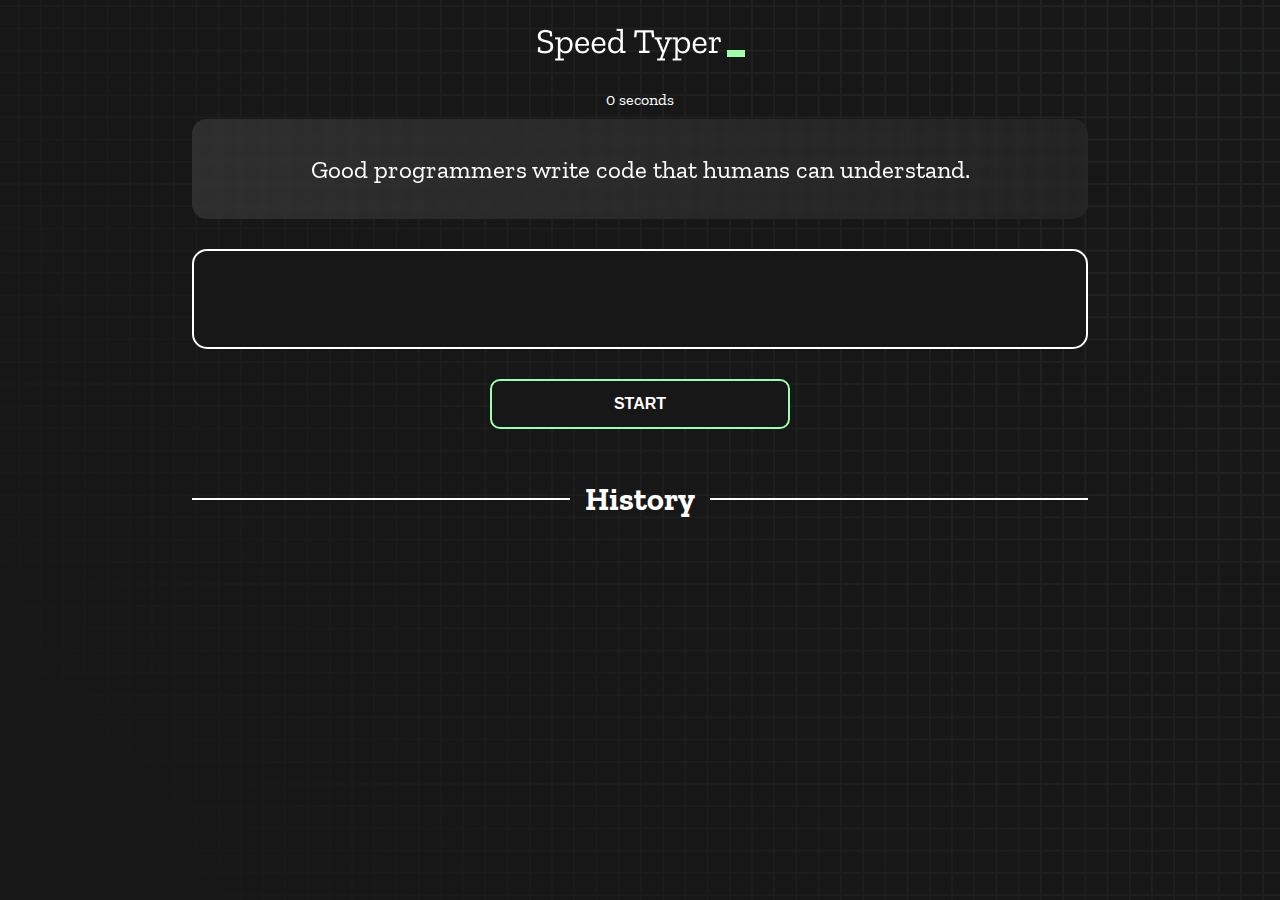
==== index.html @ 05f80ec3 "Initial commit" ====
<!DOCTYPE html>
<html lang="en">
  <head>
    <meta charset="UTF-8" />
    <meta http-equiv="X-UA-Compatible" content="IE=edge" />
    <meta name="viewport" content="width=device-width, initial-scale=1.0" />
    <title>Speed Monster</title>
    <link rel="stylesheet" href="styles.css" />
    <link rel="preconnect" href="https://fonts.googleapis.com" />
    <link rel="preconnect" href="https://fonts.gstatic.com" crossorigin />
    <link
      href="https://fonts.googleapis.com/css2?family=Zilla+Slab:wght@300;400;500&display=swap"
      rel="stylesheet"
    />
  </head>
  <body>
    <h1 class="title"><img src="./logo.png" /></h1>
    <div id="show-time">0 seconds</div>

    <div class="box-container">
      <div id="question"></div>

      <div id="display" class="inactive"></div>

      <div class="buttons">
        <button id="starts">START</button>
      </div>

      <div class="divider-container">
        <div class="line"></div>
        <h1 class="title2">History</h1>
        <div class="line"></div>
      </div>
      <div id="histories"></div>
    </div>

    <div id="countdown"></div>
    <div id="modal-background" class="hidden"></div>
    <div id="result" class="hidden"></div>

    <script src="./history.js"></script>
    <script src="./script.js"></script>
  </body>
</html>
---- styles.css ----
* {
  padding: 0;
  margin: 0;
  box-sizing: border-box;
}

body {
  background-image: url("./bg.png");
  background-size: cover;
  background-position: left top;
  font-family: "Zilla Slab", serif;
}

.box-container {
  width: 70%;
  margin: 0 auto;
}

#question {
  height: 100px;
  display: flex;
  align-items: center;
  justify-content: center;
  color: white;
  font-size: 25px;
  border-radius: 15px;
  background: rgb(255, 255, 255);
  background: linear-gradient(
    92.49deg,
    rgba(255, 255, 255, 0.1) 0.18%,
    rgba(255, 255, 255, 0.05) 99.85%
  );
  backdrop-filter: blur(5px);
  margin-bottom: 30px;
}

#display {
  height: 100px;
  display: flex;
  flex-wrap: wrap;
  align-items: center;
  padding-left: 5rem;
  color: white;
  font-size: 32px;
  background-color: #171717;
  border: 2px solid #9dffad;
  border-radius: 15px;
}

#countdown {
  position: fixed;
  height: 100vh;
  width: 100vw;
  background-color: rgba(0, 0, 0, 0.8);
  top: 0;
  left: 0;
  display: flex;
  align-items: center;
  justify-content: center;
  font-size: 3rem;
  color: white;
  display: none;
}
#result {
  position: fixed;
  top: 10%; 
  left: 10%;
  transform: translate(-50%, -50%);
  height: 250px;
  width: 400px;
  background-color: #171717;
  border-radius: 15px;
  border: 2px solid #9dffad;
  color: white;
  text-align: center;
  padding: 2rem;
}
#show-time{
  text-align: center;
  color: white;
  margin: 10px 0;
}

.green {
  color: #9dffad;
}
.red {
  color: #eb6565;
}
.bold {
  font-weight: 700;
}
.inactive {
  border: 2px solid white !important;
}
.hidden {
  display: none;
}
.title {
  text-align: center;
  color: white;
  margin: 20px 0;
}

.divider-container {
  height: 80px;
  display: flex;
  justify-content: center;
  align-items: center;
  gap: 15px;
  margin: 0 auto;
}

.line {
  height: 2px;
  background: white;
  width: 100%;
}

.title2 {
  color: white;
  display: block;
}

.buttons {
  display: flex;
  justify-content: center;
  margin: 30px 0;
}
button {
  padding: 10px 20px;
  border: none;
  font-size: 16px;
  font-weight: bold;
  width: 300px;
  height: 50px;
  color: white;
  background-color: #171717;
  border-radius: 10px;
  border: 2px solid #9dffad;
  cursor: pointer;
}

#histories {
  display: flex;
  flex-wrap: wrap;
  justify-content: space-around;
}

.card {
  width: 100%;
  height: 100%;
  padding: 50px;
  display: flex;
  justify-content: space-between;
  align-items: center;
  padding: 20px 30px;
  color: white;
  border-radius: 15px;
  background: rgb(255, 255, 255);
  background: linear-gradient(
    92.49deg,
    rgba(255, 255, 255, 0.1) 0.18%,
    rgba(255, 255, 255, 0.05) 99.85%
  );
  backdrop-filter: blur(5px);
  margin-bottom: 30px;
}

#modal-background {
  background: rgb(255, 255, 255);
  background: linear-gradient(
    92.49deg,
    rgba(255, 255, 255, 0.1) 0.18%,
    rgba(255, 255, 255, 0.05) 99.85%
  );
  backdrop-filter: blur(5px);
  height: 100vh;
  width: 100%;
  position: fixed;
  top: 0;
}

@media only screen and (max-width: 700px) {
  .box-container {
    padding: 0 20px;
    width: 100%;
  }
  .card {
    flex-direction: column;
  }
}
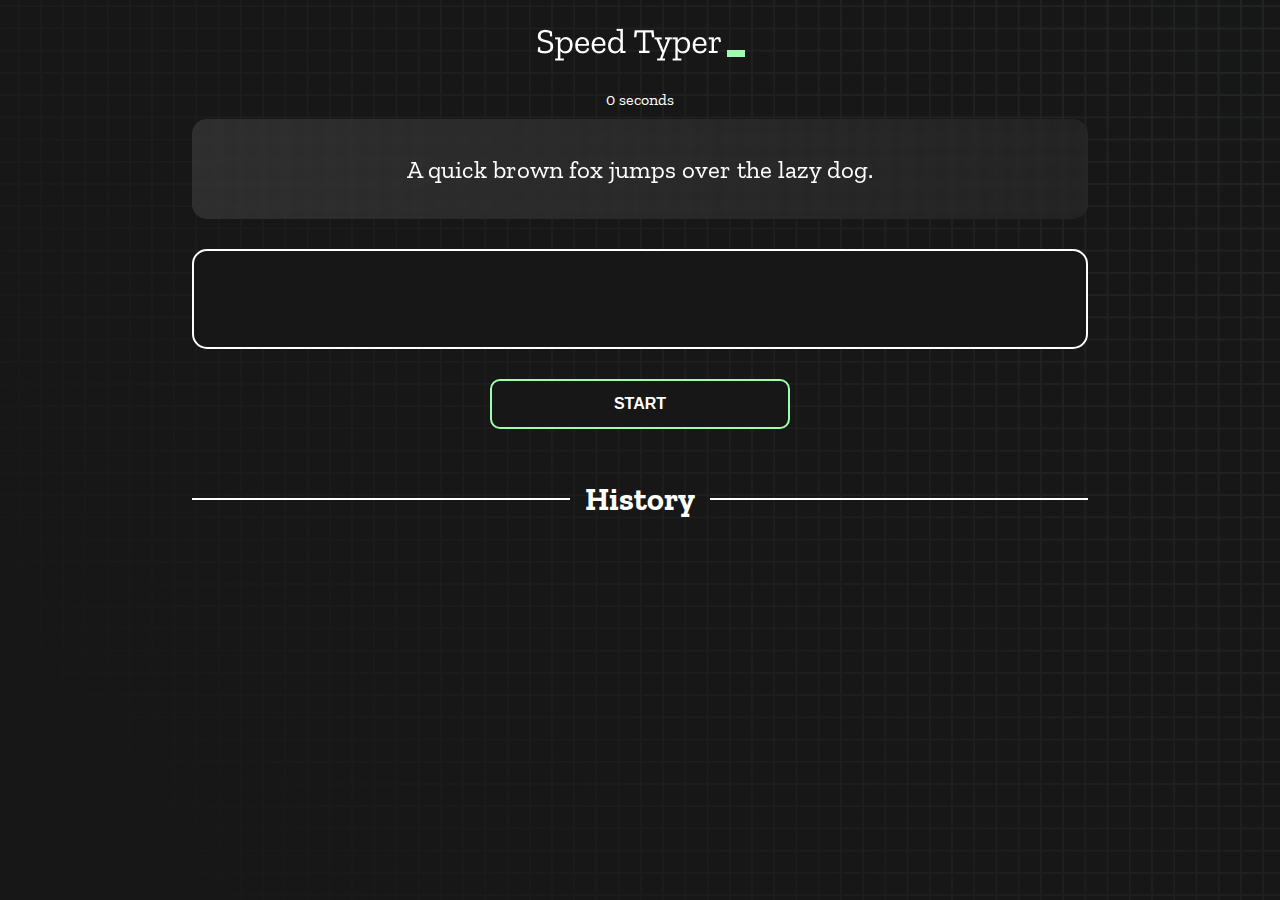
==== commit eee3f747: "Title Update" ====
--- a/index.html
+++ b/index.html
@@ -4,7 +4,7 @@
     <meta charset="UTF-8" />
     <meta http-equiv="X-UA-Compatible" content="IE=edge" />
     <meta name="viewport" content="width=device-width, initial-scale=1.0" />
-    <title>Speed Monster</title>
+    <title>Speed Typer</title>
     <link rel="stylesheet" href="styles.css" />
     <link rel="preconnect" href="https://fonts.googleapis.com" />
     <link rel="preconnect" href="https://fonts.gstatic.com" crossorigin />
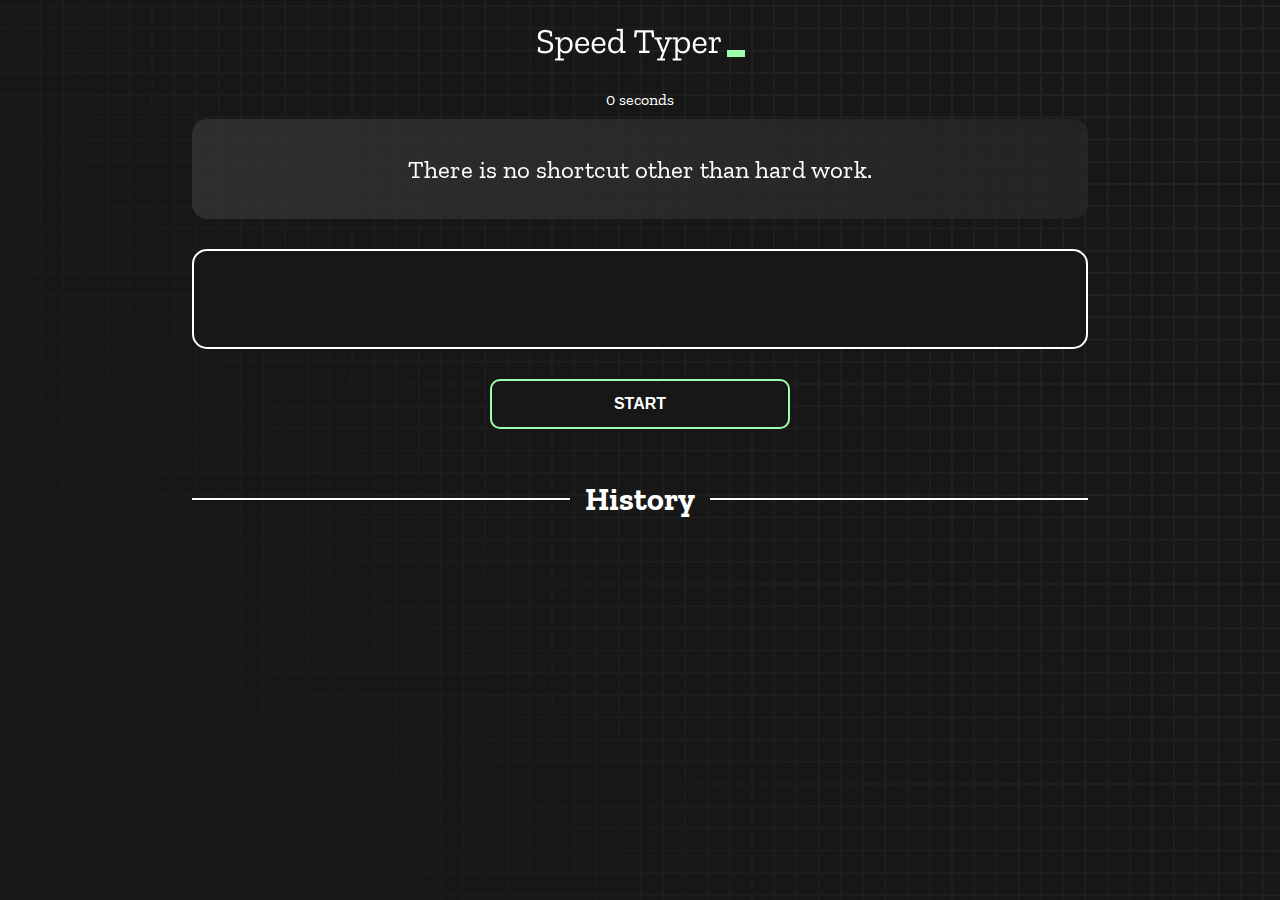
==== commit e903fc54: "Fixed Start  Button Click Event" ====
--- a/index.html
+++ b/index.html
@@ -23,7 +23,7 @@
       <div id="display" class="inactive"></div>
 
       <div class="buttons">
-        <button id="starts">START</button>
+        <button id="start">START</button>
       </div>
 
       <div class="divider-container">
